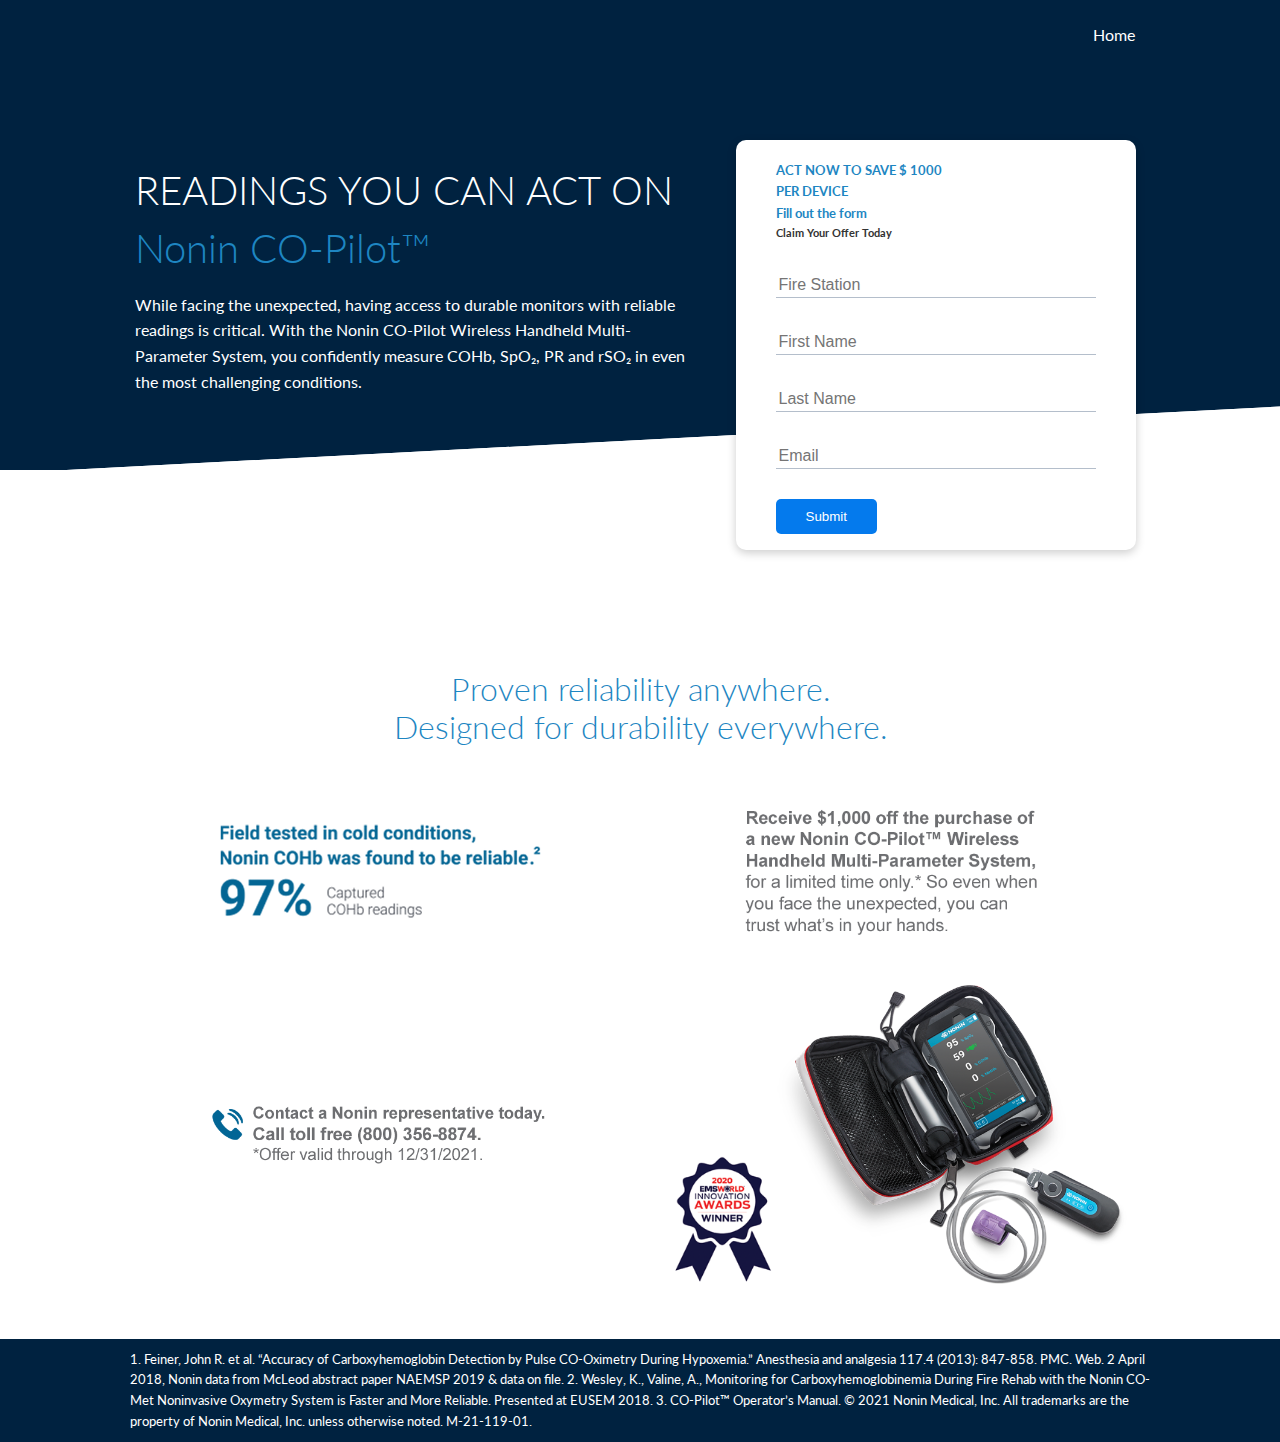
==== index.html @ 74c3cb87 "removed website folder" ====
<!DOCTYPE html>
<html lang="en">
	<head>
		<meta charset="UTF-8" />
		<meta name="viewport" content="width=device-width, initial-scale=1.0" />
		<link
			rel="stylesheet"
			href="https://cdnjs.cloudflare.com/ajax/libs/font-awesome/5.15.1/css/all.min.css"
			integrity="sha512-+4zCK9k+qNFUR5X+cKL9EIR+ZOhtIloNl9GIKS57V1MyNsYpYcUrUeQc9vNfzsWfV28IaLL3i96P9sdNyeRssA=="
			crossorigin="anonymous"
		/>
		<link rel="stylesheet" href="css/utilities.css" />
		<link rel="stylesheet" href="css/style.css" />
		<title>Nonin</title>
	</head>
	<body>
		<!-- Navbar -->
		<div class="navbar">
			<div class="container flex">
				<!-- <h1 class="logo">Loruki.</h1> -->
				<img
					class="tm-logo"
					src="https://www.nonin.com/wp-content/uploads/2018/10/nonin-logo.png"
					alt=""
				/>
				<nav>
					<ul>
						<li><a href="index.html">Home</a></li>
						<!-- <li><a href="features.html">Features</a></li>
                    <li><a href="docs.html">Docs</a></li> -->
					</ul>
				</nav>
			</div>
		</div>

		<!-- Showcase -->
		<section class="showcase">
			<div class="container grid">
				<div class="showcase-text">
					<h1>READINGS YOU CAN ACT ON</h1>
					<h1 class="showcase-nonin">Nonin CO-Pilot™</h1>
					<p>
						While facing the unexpected, having access to durable monitors with
						reliable readings is critical. With the Nonin CO-Pilot Wireless
						Handheld Multi-Parameter System, you confidently measure COHb, SpO₂,
						PR and rSO₂ in even the most challenging conditions.
					</p>

					<!-- <a href="features.html" class="btn btn-outline">Read More</a> -->
				</div>

				<div class="showcase-form card">
					<h5 class="showcase-form-card-promo">
						ACT NOW TO SAVE $ 1000 <br />PER DEVICE<br />
						Fill out the form
					</h5>
					<h6>Claim Your Offer Today</h6>
					<!-- <form
						name="contact"
						netlify-honeypot="bot-field"
						method="POST"
						data-netlify="true"
					>
						<input type="hidden" name="form-name" value="contact" />
						<p class="hidden">
							<label
								>Don’t fill this out if you're human: <input name="bot-field"
							/></label>
						</p>
						<div class="form-control">
							<input type="text" name="name" placeholder="Name" required />
						</div>
						<div class="form-control">
							<input
								type="text"
								name="company"
								placeholder="Company Name"
								required
							/>
						</div>
						<div class="form-control">
							<input type="email" name="email" placeholder="Email" required />
						</div>
						<input type="submit" value="Send" class="btn btn-primary" />
					</form> -->
					<form>
						<div class="form-control">
							<input
								type="text"
								name="Fire Station"
								placeholder="Fire Station"
								required
							/>
						</div>
						<div class="form-control">
							<input
								type="text"
								name="firstname"
								placeholder="First Name"
								required
							/>
						</div>
						<div class="form-control">
							<input
								type="text"
								name="lastname"
								placeholder="Last Name"
								required
							/>
						</div>
						<div class="form-control">
							<input type="email" name="email" placeholder="Email" required />
						</div>
						<input type="submit" value="Submit" class="btn btn-primary" />
					</form>
				</div>
			</div>
		</section>

		<!-- Stats -->
		<section class="stats">
			<div class="container">
				<h1 class="stats-heading text-center my-1">
					Proven reliability anywhere.<br />
					Designed for durability everywhere.
				</h1>

				<div class="grid grid-4 text-center my-4">
					<div>
						<!-- <i class="fas fa-server fa-3x"></i> -->
						<!-- <h3>10,349,405</h3> -->
						<img
							class="img-2container"
							src="./images/2container/97percent.png"
							alt=""
						/>
						<!-- <p class="text-secondary">Deployments</p> -->
					</div>
					<div>
						<!-- <i class="fas fa-upload fa-3x"></i>
						<h3>987 TB</h3>
						<p class="text-secondary">Published</p> -->
						<img
							class="img-2container"
							src="./images/2container/receive.png"
							alt=""
						/>
					</div>
					<div>
						<!-- <i class="fas fa-project-diagram fa-3x"></i>
						<h3>2,343,265</h3>
						<p class="text-secondary">Projects</p> -->
						<img
							class="img-2container"
							src="./images/2container/Contact.png"
							alt=""
						/>
					</div>
					<div>
						<img
							class="img-2container-awards"
							src="images/2container/awards.png"
							alt=""
						/>
						<img
							class="img-2container-copilot"
							src="./images/2container/firestation_copilotdevice.png"
							alt=""
						/>
					</div>
				</div>
			</div>
		</section>

		<!-- Cli -->
		<!-- <section class="cli">
			<div class="container grid">
				<img src="images/cli.png" alt="" />
				<div class="card">
					<h3>Easy to use, cross platform CLI</h3>
				</div>
				<div class="card">
					<h3>Deploy in seconds</h3>
				</div>
			</div>
		</section> -->

		<!-- Cloud -->
		<!-- <section class="cloud bg-primary my-2 py-2">
			<div class="container grid">
				<div class="text-center">
					<h2 class="lg">Extreme Cloud Hosting</h2>
					<p class="lead my-1">
						Cloud hosting like you've never seen. Fast, efficient and scalable
					</p>
					<a href="features.html" class="btn btn-dark">Read More</a>
				</div>
				<img src="images/cloud.png" alt="" />
			</div>
		</section> -->

		<!-- Languages -->
		<!-- <section class="languages">
			<h2 class="md text-center my-2">Supported Languages</h2>
			<div class="container flex">
				<div class="card">
					<h4>Node.js</h4>
					<img src="images/logos/node.png" alt="" />
				</div>
				<div class="card">
					<h4>Python</h4>
					<img src="images/logos/python.png" alt="" />
				</div>
				<div class="card">
					<h4>C#</h4>
					<img src="images/logos/csharp.png" alt="" />
				</div>
				<div class="card">
					<h4>Ruby</h4>
					<img src="images/logos/ruby.png" alt="" />
				</div>
				<div class="card">
					<h4>PHP</h4>
					<img src="images/logos/php.png" alt="" />
				</div>
				<div class="card">
					<h4>Scala</h4>
					<img src="images/logos/scala.png" alt="" />
				</div>
				<div class="card">
					<h4>Clojure</h4>
					<img src="images/logos/clojure.png" alt="" />
				</div>
			</div>
		</section> -->

		<!-- Footer -->
		<footer class="footer bg-dark py-10">
			<!-- <div class="container grid grid-10"> -->
			<div class="container">
				<div>
					<!-- <h1>Nonin</h1> -->
					<!-- <p>Copyright &copy; 2020</p> -->
					<p class="footer-text">
						1. Feiner, John R. et al. “Accuracy of Carboxyhemoglobin Detection
						by Pulse CO-Oximetry During Hypoxemia.” Anesthesia and analgesia
						117.4 (2013): 847-858. PMC. Web. 2 April 2018, Nonin data from
						McLeod abstract paper NAEMSP 2019 & data on file. 2. Wesley, K.,
						Valine, A., Monitoring for Carboxyhemoglobinemia During Fire Rehab
						with the Nonin CO-Met Noninvasive Oxymetry System is Faster and More
						Reliable. Presented at EUSEM 2018. 3. CO-Pilot™ Operator’s Manual. ©
						2021 Nonin Medical, Inc. All trademarks are the property of Nonin
						Medical, Inc. unless otherwise noted. M-21-119-01.
					</p>
				</div>
				<!-- <nav>
					<ul>
						<li><a href="index.html">Home</a></li>
						<li><a href="features.html">Features</a></li>
						<li><a href="docs.html">Docs</a></li>
					</ul>
				</nav> -->
				<!-- <div class="social">
					<a href="#"><i class="fab fa-github fa-2x"></i></a>
					<a href="#"><i class="fab fa-facebook fa-2x"></i></a>
					<a href="#"><i class="fab fa-instagram fa-2x"></i></a>
					<a href="#"><i class="fab fa-twitter fa-2x"></i></a>
				</div> -->
			</div>
		</footer>
	</body>
</html>
---- css/utilities.css ----
.container {
	max-width: 1100px;
	margin: 0 auto;
	/* margin-top: 100px; */
	overflow: auto;
	padding: 0 40px;
}

.card {
	background-color: #fff;
	color: #333;
	border-radius: 10px;
	box-shadow: 0 3px 10px rgba(0, 0, 0, 0.2);
	padding: 20px;
	margin: 10px;
}

.btn {
	display: inline-block;
	padding: 10px 30px;
	cursor: pointer;
	background: var(--primary-color);
	color: #fff;
	border: none;
	border-radius: 5px;
}

.btn-outline {
	background-color: transparent;
	border: 1px #fff solid;
}

.btn:hover {
	transform: scale(0.98);
}

/* Backgrounds & colored buttons */
.bg-primary,
.btn-primary {
	background-color: var(--primary-color);
	color: #fff;
}

.bg-secondary,
.btn-secondary {
	background-color: var(--secondary-color);
	color: #fff;
}

.bg-dark,
.btn-dark {
	background-color: var(--dark-color);
	color: #fff;
}

.bg-light,
.btn-light {
	background-color: var(--light-color);
	color: #333;
}

.bg-primary a,
.btn-primary a,
.bg-secondary a,
.btn-secondary a,
.bg-dark a,
.btn-dark a {
	color: #fff;
}

/* Text colors */
.text-primary {
	color: var(--primary-color);
}

.text-secondary {
	color: var(--secondary-color);
}

.text-dark {
	color: var(--dark-color);
}

.text-light {
	color: var(--light-color);
}

/* Text sizes */
.lead {
	font-size: 20px;
}

.sm {
	font-size: 1rem;
}

.md {
	font-size: 2rem;
}

.lg {
	font-size: 3rem;
}

.xl {
	font-size: 4rem;
}

.text-center {
	text-align: center;
}

/* Alert */
.alert {
	background-color: var(--light-color);
	padding: 10px 20px;
	font-weight: bold;
	margin: 15px 0;
}

.alert i {
	margin-right: 10px;
}

.alert-success {
	background-color: var(--success-color);
	color: #fff;
}

.alert-error {
	background-color: var(--error-color);
	color: #fff;
}

.flex {
	display: flex;
	justify-content: center;
	align-items: center;
	height: 100%;
}

.grid {
	display: grid;
	grid-template-columns: repeat(2, 1fr);
	gap: 20px;
	justify-content: center;
	align-items: center;
	height: 100%;
}

.grid-3 {
	grid-template-columns: repeat(3, 1fr);
}

/* Margin */
.my-1 {
	margin: 1rem 0;
}

.my-2 {
	margin: 1.5rem 0;
}

.my-3 {
	margin: 2rem 0;
}

.my-4 {
	margin: 3rem 0;
}

.my-5 {
	margin: 4rem 0;
}

.m-1 {
	margin: 1rem;
}

.m-2 {
	margin: 1.5rem;
}

.m-3 {
	margin: 2rem;
}

.m-4 {
	margin: 3rem;
}

.m-5 {
	margin: 4rem;
}

/* Padding */
.py-1 {
	padding: 1rem 0;
}

.py-2 {
	padding: 1.5rem 0;
}

.py-3 {
	padding: 2rem 0;
}

.py-4 {
	padding: 3rem 0;
}

.py-5 {
	padding: 4rem 0;
}

.p-1 {
	padding: 1rem;
}

.p-2 {
	padding: 1.5rem;
}

.p-3 {
	padding: 2rem;
}

.p-4 {
	padding: 3rem;
}

.p-5 {
	padding: 4rem;
}
---- css/style.css ----
@import url('https://fonts.googleapis.com/css2?family=Lato:wght@300&display=swap');

:root {
	--primary-color: #047aed;
	--secondary-color: #1c3fa8;
	--dark-color: #002240;
	--light-color: #f4f4f4;
	--success-color: #5cb85c;
	--error-color: #d9534f;
}

* {
	box-sizing: border-box;
	padding: 0;
	margin: 0;
}

body {
	font-family: 'Lato', sans-serif;
	color: #333;
	line-height: 1.6;
}

ul {
	list-style-type: none;
}

a {
	text-decoration: none;
	color: #333;
}

h1,
h2 {
	font-weight: 300;
	line-height: 1.2;
	margin: 10px 0;
}

p {
	margin: 10px 0;
}

img {
	width: 30%;
}

.img-2container {
	width: 350px;
}

.img-2container-awards {
	width: 100px;
}

.img-2container-copilot {
	width: 350px;
}

code,
pre {
	background: #333;
	color: #fff;
	padding: 10px;
}

.hidden {
	visibility: hidden;
	height: 0;
}

/* Navbar */
.navbar {
	/* background-color: var(--primary-color); */
	background-color: var(--dark-color);
	color: #fff;
	height: 70px;
}

.navbar ul {
	display: flex;
}

.navbar a {
	color: #fff;
	padding: 10px;
	margin: 0 5px;
}

.navbar a:hover {
	border-bottom: 2px #fff solid;
}

.navbar .flex {
	justify-content: space-between;
}

/* Showcase */
.showcase {
	height: 400px;
	/* background-color: var(--primary-color); */
	background-color: var(--dark-color);
	color: #fff;
	position: relative;
}

.showcase-nonin {
	color: #1e86c2;
}

.showcase-form-card-promo {
	color: #1e86c2;
}

.footer-text {
	/* align-items: center; */
	width: 100%;
	font-size: small;
}

.showcase h1 {
	font-size: 40px;
}

.showcase p {
	margin: 20px 0;
}

.showcase .grid {
	overflow: visible;
	grid-template-columns: 55% auto;
	gap: 30px;
}

.showcase-text {
	animation: slideInFromLeft 1s ease-in;
}

.showcase-form {
	position: relative;
	top: 60px;
	height: 410px;
	width: 400px;
	padding: 40px;
	padding-top: 20px;
	z-index: 100;
	justify-self: flex-end;
	animation: slideInFromRight 1s ease-in;
}

.showcase-form .form-control {
	margin: 30px 0;
}

.showcase-form input[type='text'],
.showcase-form input[type='email'] {
	border: 0;
	border-bottom: 1px solid #b4becb;
	width: 100%;
	padding: 3px;
	font-size: 16px;
}

.showcase-form input:focus {
	outline: none;
}

.showcase::before,
.showcase::after {
	content: '';
	position: absolute;
	height: 100px;
	bottom: -70px;
	right: 0;
	left: 0;
	background: #fff;
	transform: skewY(-3deg);
	-webkit-transform: skewY(-3deg);
	-moz-transform: skewY(-3deg);
	-ms-transform: skewY(-3deg);
}

/* Stats */
.stats {
	padding-top: 200px;
	animation: slideInFromBottom 1s ease-in;
}

.stats-heading {
	max-width: 500px;
	margin: auto;
	color: #1e86c2;
}

.stats .grid h3 {
	font-size: 35px;
}

.stats .grid p {
	font-size: 20px;
	font-weight: bold;
}

/* Cli */
.cli .grid {
	grid-template-columns: repeat(3, 1fr);
	grid-template-rows: repeat(2, 1fr);
}

.cli .grid > *:first-child {
	grid-column: 1 / span 2;
	grid-row: 1 / span 2;
}

/* Cloud */
.cloud .grid {
	grid-template-columns: 4fr 3fr;
}

/* Languages */

.languages .flex {
	flex-wrap: wrap;
}

.languages .card {
	text-align: center;
	margin: 18px 10px 40px;
	transition: transform 0.2s ease-in;
}

.languages .card h4 {
	font-size: 20px;
	margin-bottom: 10px;
}

.languages .card:hover {
	transform: translateY(-15px);
}

/* Features */
.features-head img,
.docs-head img {
	width: 200px;
	justify-self: flex-end;
}

.features-sub-head img {
	width: 300px;
	justify-self: flex-end;
}

.features-main .card > i {
	margin-right: 20px;
}

.features-main .grid {
	padding: 30px;
}

.features-main .grid > *:first-child {
	grid-column: 1 / span 3;
}

.features-main .grid > *:nth-child(2) {
	grid-column: 1 / span 2;
}

/* Docs */
.docs-main h3 {
	margin: 20px 0;
}

.docs-main .grid {
	grid-template-columns: 1fr 2fr;
	align-items: flex-start;
}

.docs-main nav li {
	font-size: 17px;
	padding-bottom: 5px;
	margin-bottom: 5px;
	border-bottom: 1px #ccc solid;
}

.docs-main a:hover {
	font-weight: bold;
}

/* Footer */
.footer .social a {
	margin: 0 10px;
}

.fa-github:hover {
	color: #000000;
}

.fa-facebook:hover {
	color: #1773ea;
}

.fa-instagram:hover {
	color: #b32e87;
}

.fa-twitter:hover {
	color: #1c9cea;
}

/* Animations */
@keyframes slideInFromLeft {
	0% {
		transform: translateX(-100%);
	}

	100% {
		transform: translateX(0);
	}
}

@keyframes slideInFromRight {
	0% {
		transform: translateX(100%);
	}

	100% {
		transform: translateX(0);
	}
}

@keyframes slideInFromTop {
	0% {
		transform: translateY(-100%);
	}

	100% {
		transform: translateX(0);
	}
}

@keyframes slideInFromBottom {
	0% {
		transform: translateY(100%);
	}

	100% {
		transform: translateX(0);
	}
}

/* Tablets and under */
@media (max-width: 768px) {
	.grid,
	.showcase .grid,
	.stats .grid,
	.cli .grid,
	.cloud .grid,
	.features-main .grid,
	.docs-main .grid {
		grid-template-columns: 1fr;
		grid-template-rows: 1fr;
	}

	.showcase {
		height: auto;
	}

	.showcase-text {
		text-align: center;
		margin-top: 40px;
		animation: slideInFromTop 1s ease-in;
	}

	.showcase-form {
		justify-self: center;
		margin: auto;
		animation: slideInFromBottom 1s ease-in;
	}

	.cli .grid > *:first-child {
		grid-column: 1;
		grid-row: 1;
	}

	.features-head,
	.features-sub-head,
	.docs-head {
		text-align: center;
	}

	.features-head img,
	.features-sub-head img,
	.docs-head img {
		justify-self: center;
	}

	.features-main .grid > *:first-child,
	.features-main .grid > *:nth-child(2) {
		grid-column: 1;
	}
}

/* Mobile */
@media (max-width: 500px) {
	.navbar {
		height: 110px;
	}

	.navbar .flex {
		flex-direction: column;
	}

	.navbar ul {
		padding: 10px;
		background-color: rgba(0, 0, 0, 0.1);
	}

	.showcase-form {
		width: 300px;
	}
}
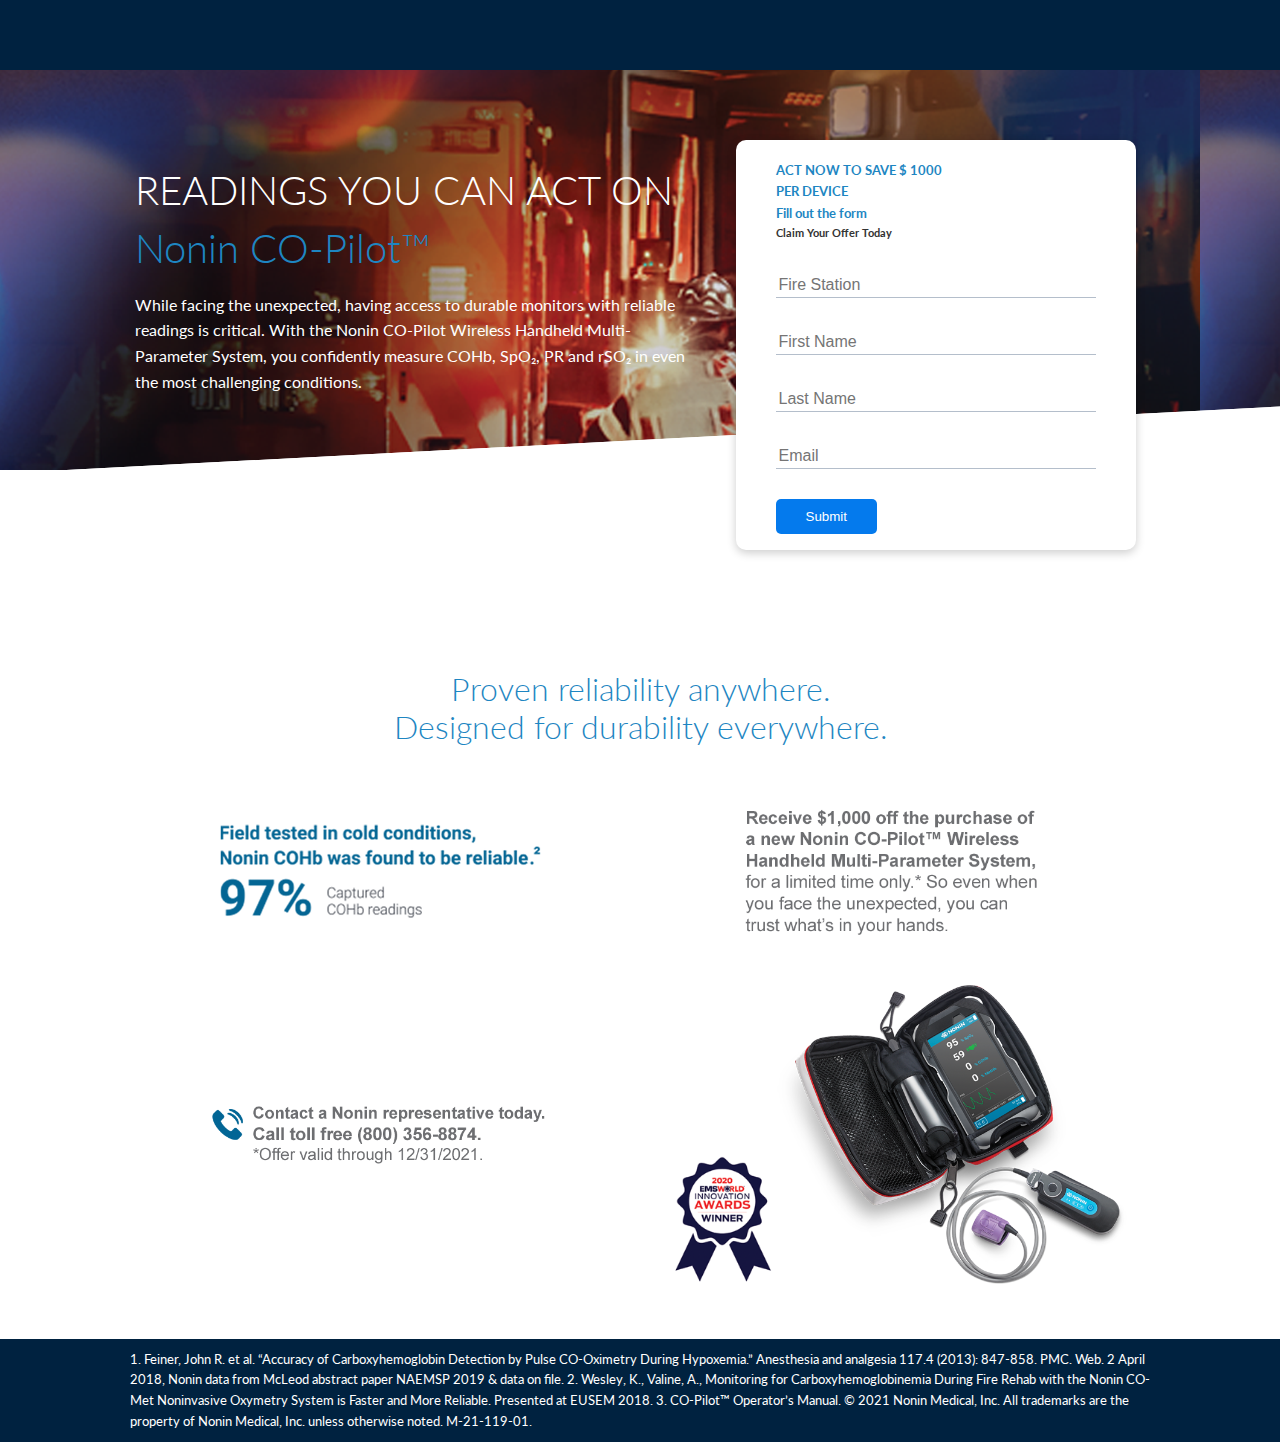
==== commit c5df61ae: "changed the background" ====
--- a/index.html
+++ b/index.html
@@ -25,7 +25,7 @@
 				/>
 				<nav>
 					<ul>
-						<li><a href="index.html">Home</a></li>
+						<!-- <li><a href="index.html">Home</a></li> -->
 						<!-- <li><a href="features.html">Features</a></li>
                     <li><a href="docs.html">Docs</a></li> -->
 					</ul>
--- a/css/style.css
+++ b/css/style.css
@@ -99,7 +99,8 @@
 .showcase {
 	height: 400px;
 	/* background-color: var(--primary-color); */
-	background-color: var(--dark-color);
+	/* background-color: var(--dark-color); */
+	background-image: url(../images/2container/hero.png);
 	color: #fff;
 	position: relative;
 }
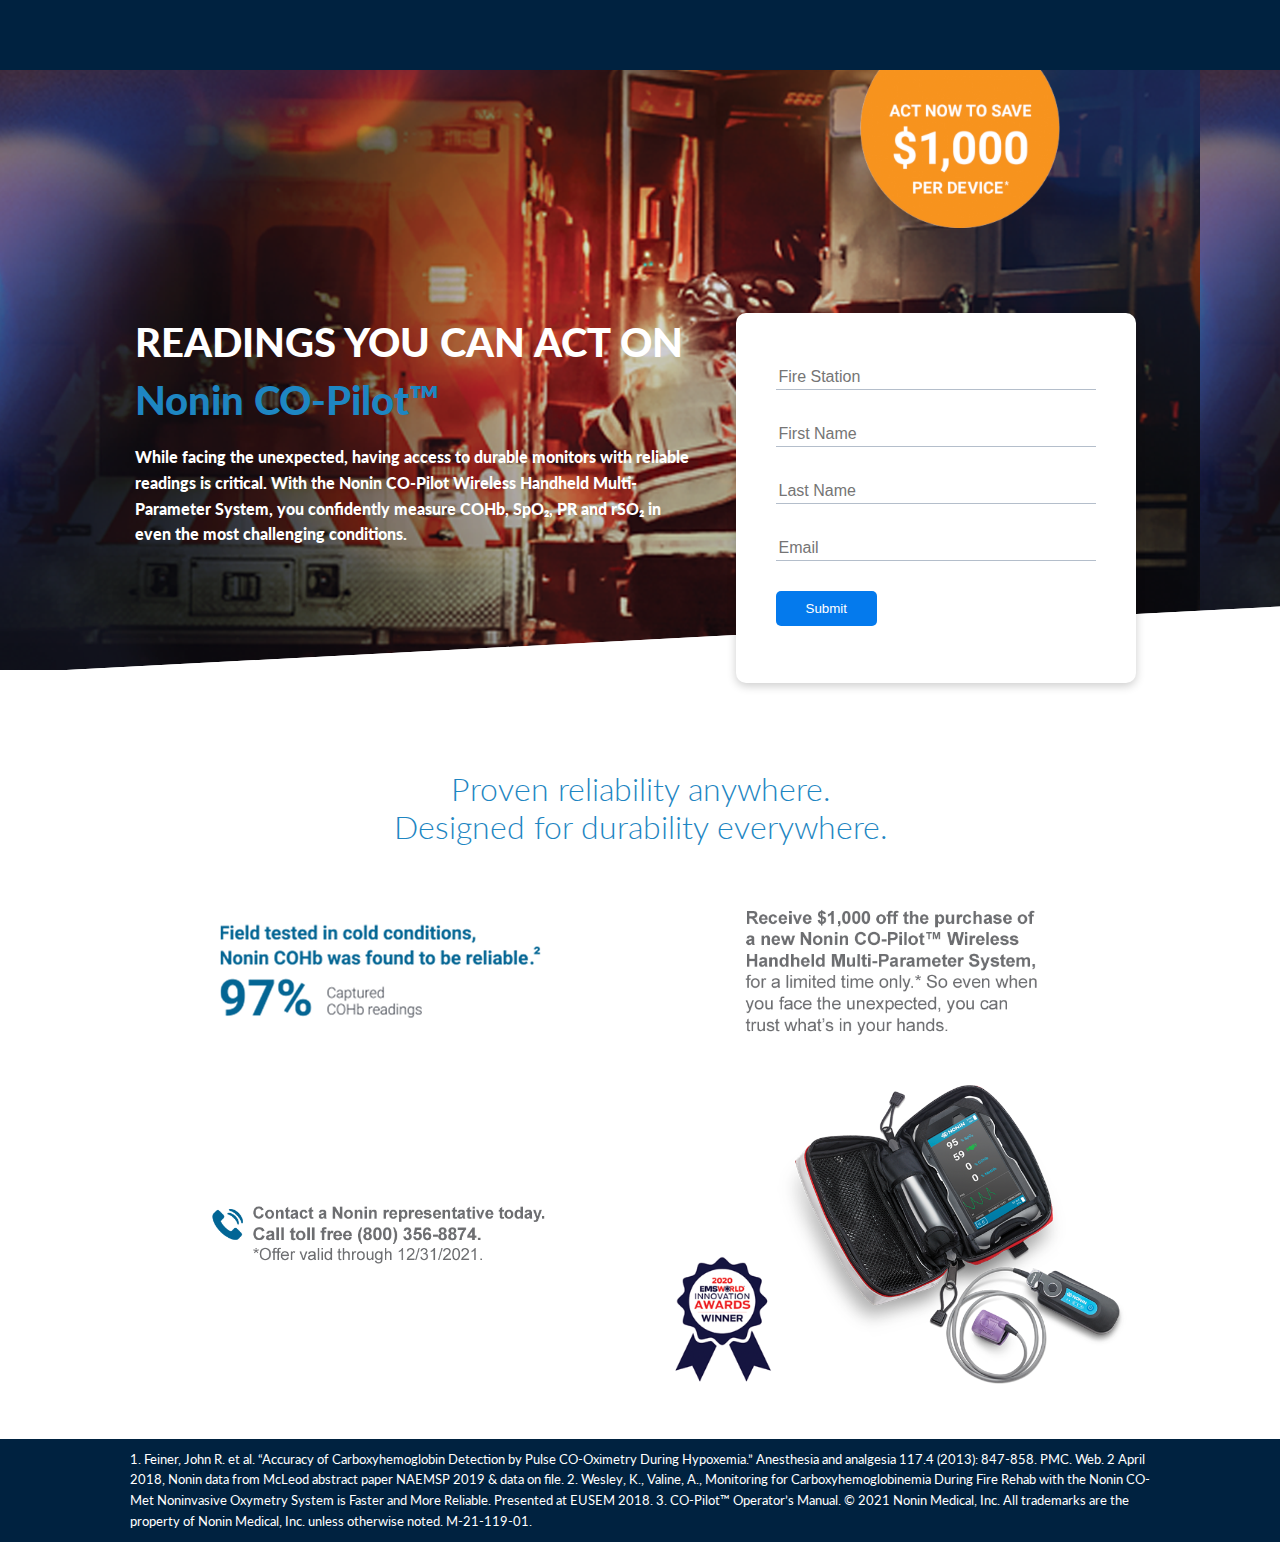
==== commit c2c079d8: "implemented logo-1000" ====
--- a/index.html
+++ b/index.html
@@ -35,10 +35,15 @@
 
 		<!-- Showcase -->
 		<section class="showcase">
+			<div class="container-logo-1000">
+				<img class="logo-1000" src="./images/1container/logo-1000.png" alt="" />
+			</div>
+
 			<div class="container grid">
 				<div class="showcase-text">
 					<h1>READINGS YOU CAN ACT ON</h1>
 					<h1 class="showcase-nonin">Nonin CO-Pilot™</h1>
+
 					<p>
 						While facing the unexpected, having access to durable monitors with
 						reliable readings is critical. With the Nonin CO-Pilot Wireless
@@ -50,11 +55,11 @@
 				</div>
 
 				<div class="showcase-form card">
-					<h5 class="showcase-form-card-promo">
+					<!-- <h5 class="showcase-form-card-promo">
 						ACT NOW TO SAVE $ 1000 <br />PER DEVICE<br />
 						Fill out the form
 					</h5>
-					<h6>Claim Your Offer Today</h6>
+					<h6>Claim Your Offer Today</h6> -->
 					<!-- <form
 						name="contact"
 						netlify-honeypot="bot-field"
--- a/css/utilities.css
+++ b/css/utilities.css
@@ -145,7 +145,7 @@
 	gap: 20px;
 	justify-content: center;
 	align-items: center;
-	height: 100%;
+	height: 70%;
 }
 
 .grid-3 {
--- a/css/style.css
+++ b/css/style.css
@@ -97,7 +97,7 @@
 
 /* Showcase */
 .showcase {
-	height: 400px;
+	height: 600px;
 	/* background-color: var(--primary-color); */
 	/* background-color: var(--dark-color); */
 	background-image: url(../images/2container/hero.png);
@@ -119,12 +119,24 @@
 	font-size: small;
 }
 
+.container-logo-1000 {
+	display: flex;
+	flex-direction: row-reverse;
+}
+
+.logo-1000 {
+	width: 200px;
+	margin-right: 220px;
+}
+
 .showcase h1 {
 	font-size: 40px;
+	font-weight: 900;
 }
 
 .showcase p {
 	margin: 20px 0;
+	font-weight: 900;
 }
 
 .showcase .grid {
@@ -140,7 +152,7 @@
 .showcase-form {
 	position: relative;
 	top: 60px;
-	height: 410px;
+	height: 370px;
 	width: 400px;
 	padding: 40px;
 	padding-top: 20px;
@@ -183,7 +195,7 @@
 
 /* Stats */
 .stats {
-	padding-top: 200px;
+	padding-top: 100px;
 	animation: slideInFromBottom 1s ease-in;
 }
 
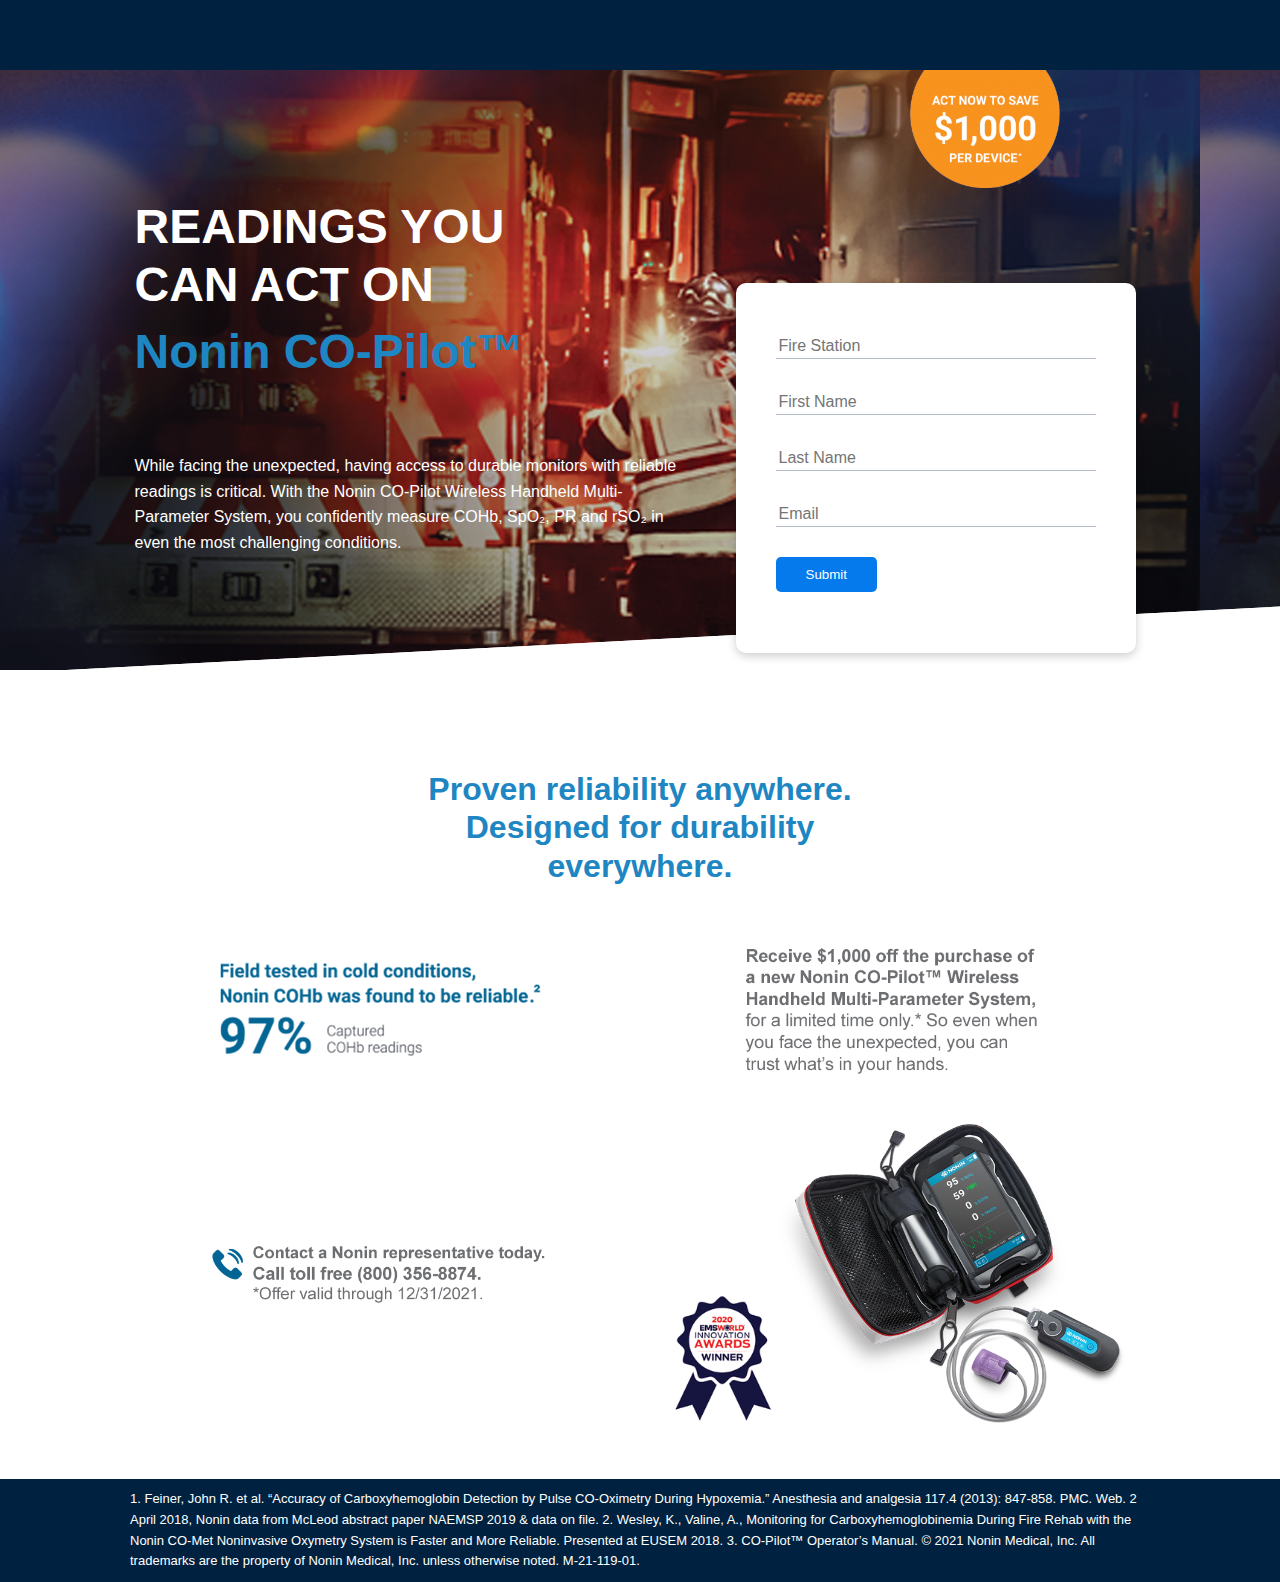
==== commit e70362f3: "updated font" ====
--- a/index.html
+++ b/index.html
@@ -41,7 +41,10 @@
 
 			<div class="container grid">
 				<div class="showcase-text">
-					<h1>READINGS YOU CAN ACT ON</h1>
+					<h1>
+						READINGS YOU<br />
+						CAN ACT ON
+					</h1>
 					<h1 class="showcase-nonin">Nonin CO-Pilot™</h1>
 
 					<p>
--- a/css/style.css
+++ b/css/style.css
@@ -16,7 +16,8 @@
 }
 
 body {
-	font-family: 'Lato', sans-serif;
+	/* font-family: 'Lato', sans-serif; */
+	font-family: Arial, Helvetica, sans-serif;
 	color: #333;
 	line-height: 1.6;
 }
@@ -125,18 +126,17 @@
 }
 
 .logo-1000 {
-	width: 200px;
+	width: 150px;
 	margin-right: 220px;
 }
 
 .showcase h1 {
-	font-size: 40px;
+	font-size: xxx-large;
 	font-weight: 900;
 }
 
 .showcase p {
-	margin: 20px 0;
-	font-weight: 900;
+	margin: 72px 0;
 }
 
 .showcase .grid {
@@ -201,6 +201,7 @@
 
 .stats-heading {
 	max-width: 500px;
+	font-weight: 900;
 	margin: auto;
 	color: #1e86c2;
 }
